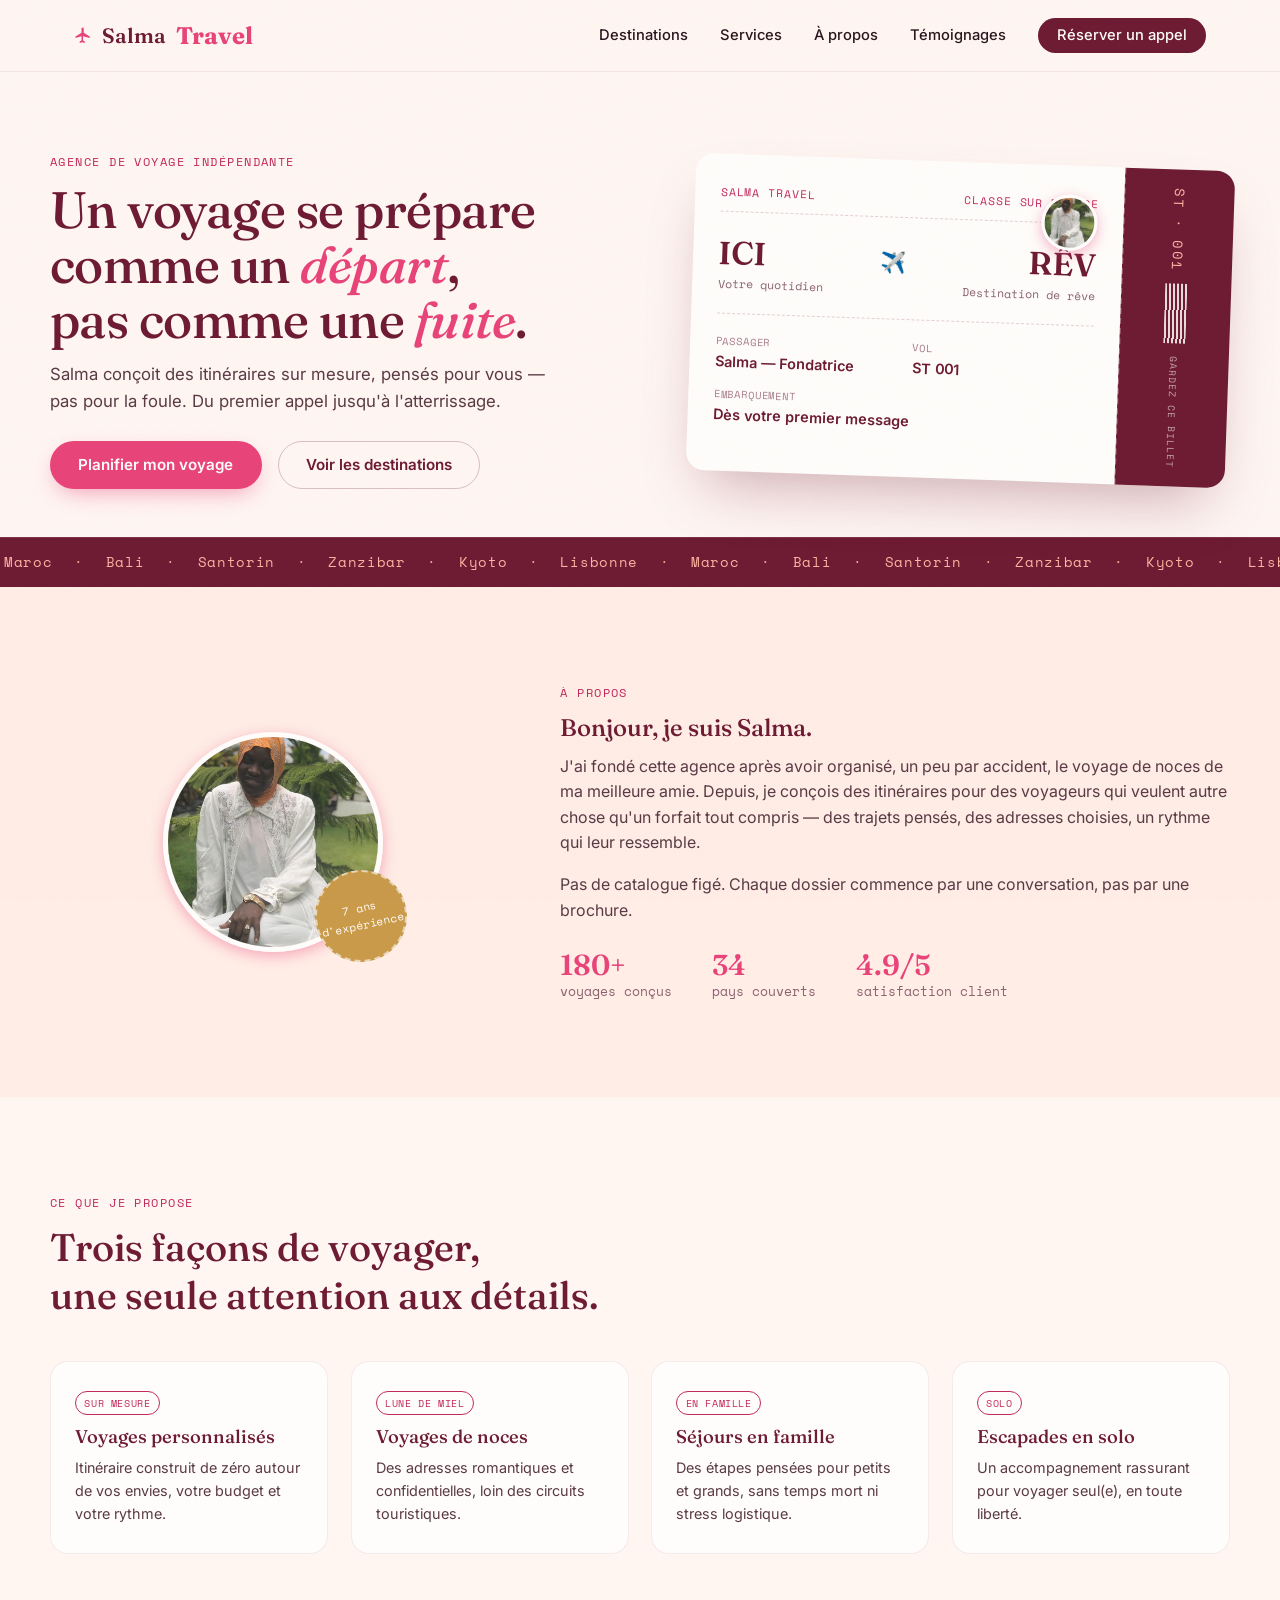
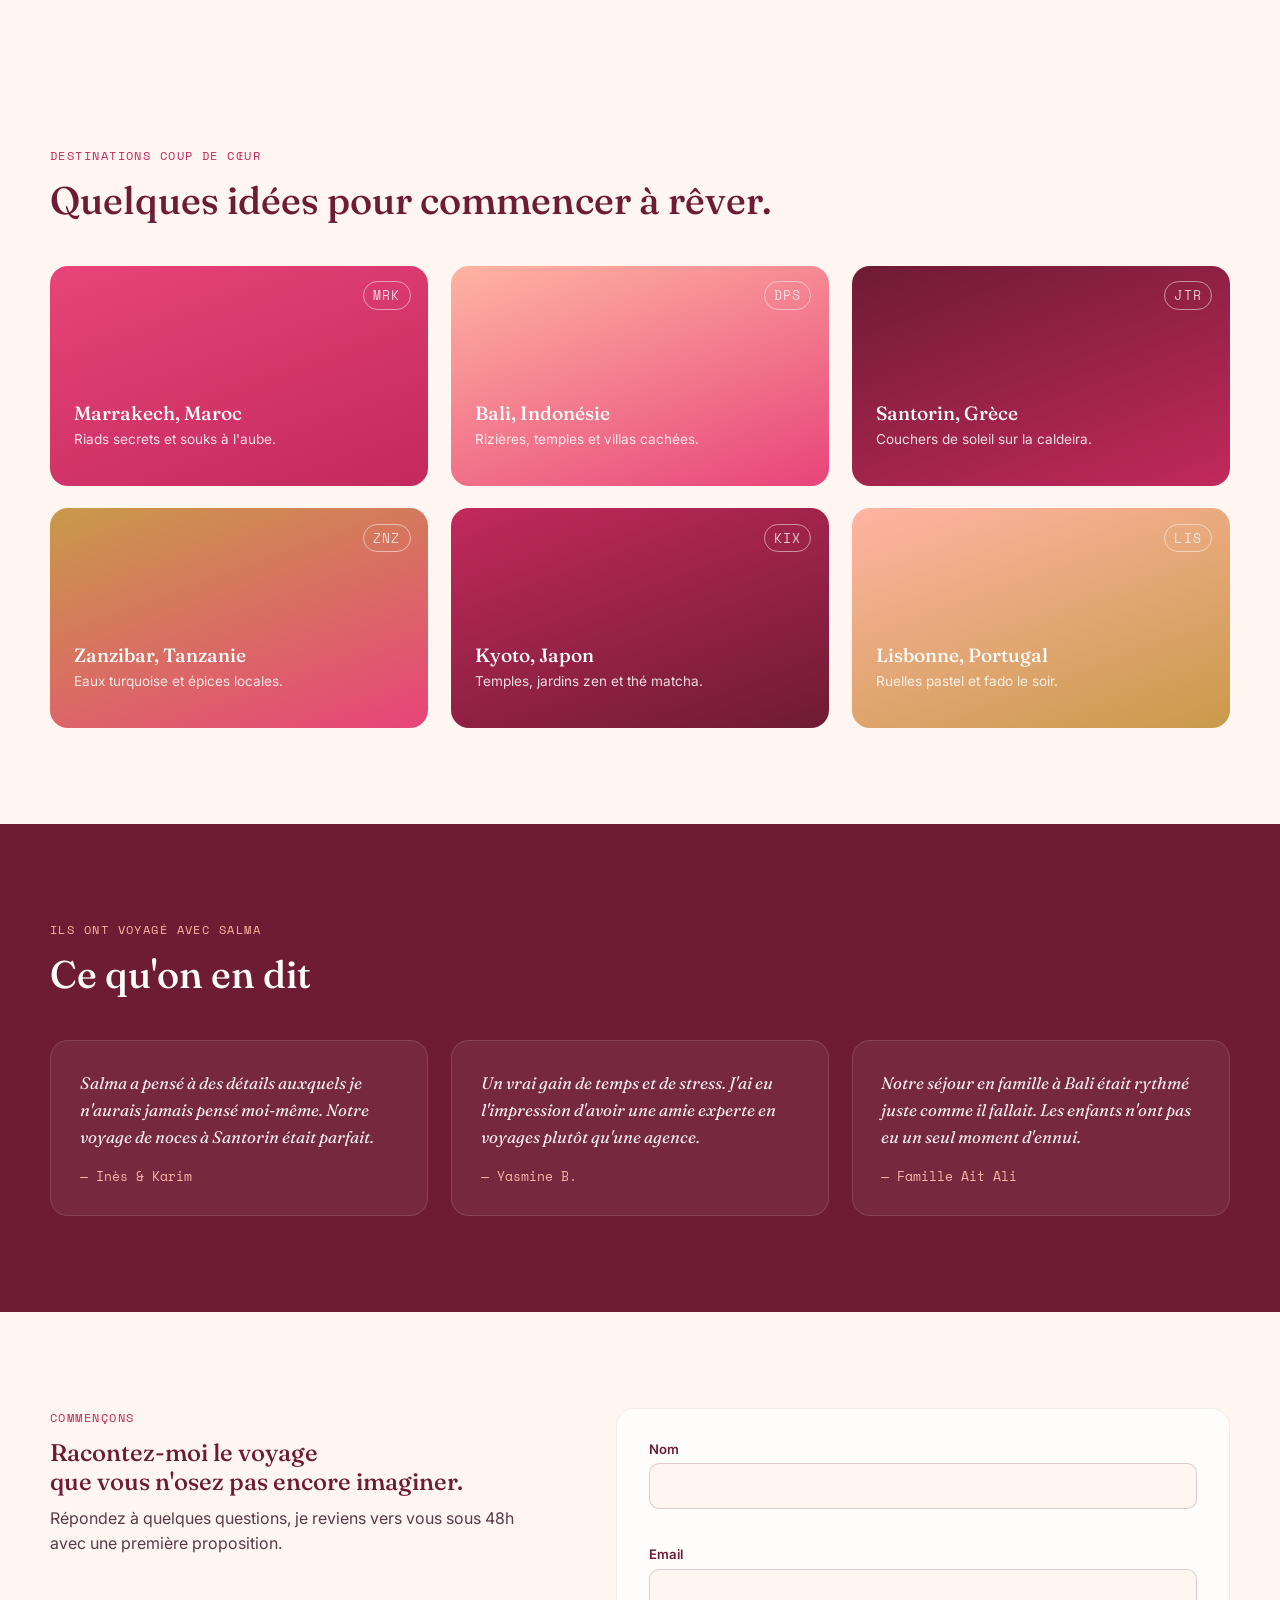
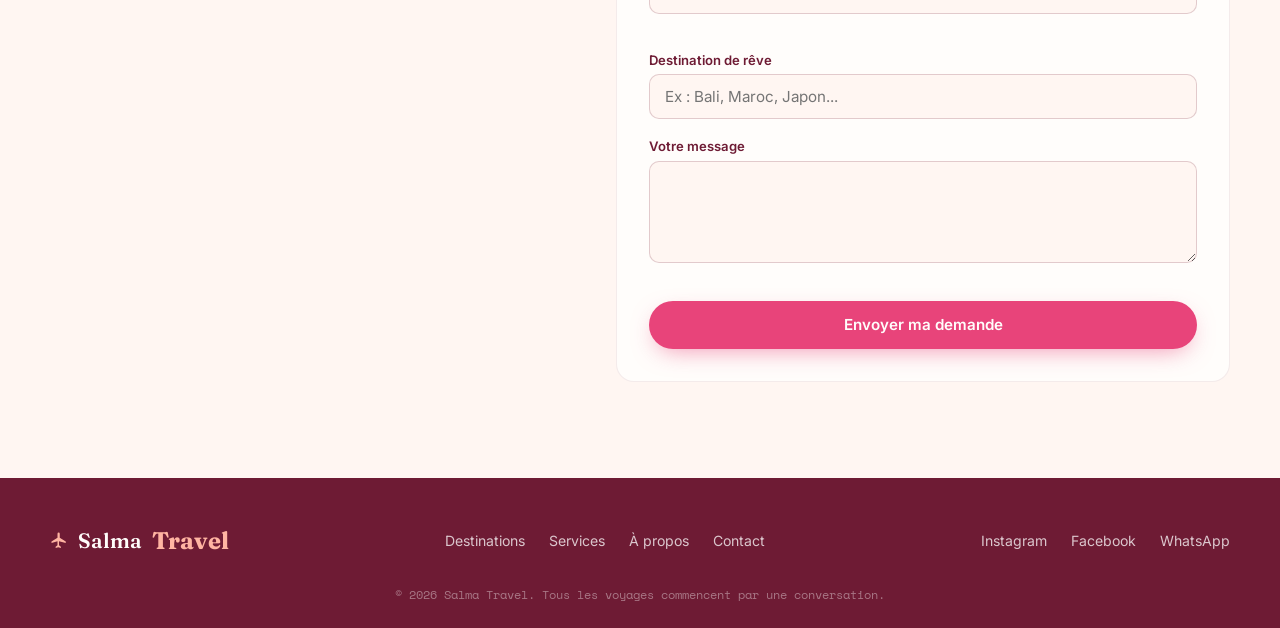
==== index.html @ b86d6218 "Add files via upload" ====
<!DOCTYPE html>
<html lang="fr">
<head>
<meta charset="UTF-8">
<meta name="viewport" content="width=device-width, initial-scale=1.0">
<title>Salma Travel — Votre agence de voyage sur mesure</title>
<link rel="preconnect" href="https://fonts.googleapis.com">
<link rel="preconnect" href="https://fonts.gstatic.com" crossorigin>
<link href="https://fonts.googleapis.com/css2?family=Fraunces:ital,opsz,wght@0,9..144,300;0,9..144,500;0,9..144,600;1,9..144,500&family=Inter:wght@400;500;600&family=Space+Mono:wght@400;700&display=swap" rel="stylesheet">
<link rel="stylesheet" href="style.css">
</head>
<body>

<div class="grain"></div>

<header class="site-header" id="top">
  <div class="header-inner">
    <a href="#top" class="logo">
      <span class="logo-icon" aria-hidden="true">
        <svg width="18" height="18" viewBox="0 0 24 24" fill="currentColor">
          <path d="M21 16v-2l-8-5V3.5a1.5 1.5 0 0 0-3 0V9l-8 5v2l8-2.5V19l-2.5 2v1.5l3.5-1 3.5 1V21l-2.5-2v-5.5z"/>
        </svg>
      </span>
      Salma<span>Travel</span>
    </a>
    <nav class="main-nav" id="main-nav">
      <a href="#destinations">Destinations</a>
      <a href="#services">Services</a>
      <a href="#a-propos">À propos</a>
      <a href="#temoignages">Témoignages</a>
      <a href="#contact" class="nav-cta">Réserver un appel</a>
    </nav>
    <button class="nav-toggle" id="nav-toggle" aria-label="Ouvrir le menu" aria-expanded="false">
      <span></span><span></span><span></span>
    </button>
  </div>
</header>

<main>

  <!-- HERO — boarding pass -->
  <section class="hero" id="hero">
    <div class="hero-inner">
      <div class="hero-copy">
        <p class="eyebrow">Agence de voyage indépendante</p>
        <h1>Un voyage se prépare<br> comme un <em>départ</em>,<br>pas comme une <em>fuite</em>.</h1>
        <p class="hero-sub">Salma conçoit des itinéraires sur mesure, pensés pour vous — pas pour la foule. Du premier appel jusqu'à l'atterrissage.</p>
        <div class="hero-actions">
          <a href="#contact" class="btn btn-primary">Planifier mon voyage</a>
          <a href="#destinations" class="btn btn-ghost">Voir les destinations</a>
        </div>
      </div>

      <div class="boarding-pass" id="boarding-pass">
        <div class="bp-main">
          <div class="bp-row bp-top">
            <span class="bp-brand">SALMA TRAVEL</span>
            <span class="bp-class">CLASSE&nbsp;SUR&nbsp;MESURE</span>
          </div>

          <div class="bp-route">
            <div class="bp-city">
              <span class="bp-code">ICI</span>
              <span class="bp-label">Votre quotidien</span>
            </div>
            <div class="bp-plane" aria-hidden="true">✈️</div>
            <div class="bp-city bp-city-right">
              <span class="bp-code">RÊV</span>
              <span class="bp-label">Destination de rêve</span>
            </div>
          </div>

          <div class="bp-details">
            <div class="bp-field">
              <span class="bp-field-label">Passager</span>
              <span class="bp-field-value">Salma — Fondatrice</span>
            </div>
            <div class="bp-field">
              <span class="bp-field-label">Vol</span>
              <span class="bp-field-value">ST&nbsp;001</span>
            </div>
            <div class="bp-field">
              <span class="bp-field-label">Embarquement</span>
              <span class="bp-field-value">Dès votre premier message</span>
            </div>
          </div>

          <div class="bp-photo">
            <img src="photo.jpg" alt="Salma, fondatrice de Salma Travel" class="avatar-placeholder">
          </div>
        </div>

        <div class="bp-stub">
          <div class="bp-stub-code">ST · 001</div>
          <div class="bp-barcode" aria-hidden="true"></div>
          <div class="bp-stub-text">GARDEZ CE BILLET</div>
        </div>
      </div>
    </div>
  </section>

  <!-- MARQUEE -->
  <div class="marquee" aria-hidden="true">
    <div class="marquee-track">
      <span>Maroc</span><span>·</span><span>Bali</span><span>·</span><span>Santorin</span><span>·</span><span>Zanzibar</span><span>·</span><span>Kyoto</span><span>·</span><span>Lisbonne</span><span>·</span>
      <span>Maroc</span><span>·</span><span>Bali</span><span>·</span><span>Santorin</span><span>·</span><span>Zanzibar</span><span>·</span><span>Kyoto</span><span>·</span><span>Lisbonne</span><span>·</span>
    </div>
  </div>

  <!-- À PROPOS -->
  <section class="about" id="a-propos">
    <div class="about-inner">
      <div class="about-photo">
        <img src="photo.jpg" alt="Salma, fondatrice de Salma Travel" class="avatar-placeholder avatar-large">
        <div class="stamp-badge">
          <span>7 ans</span>
          <span>d'expérience</span>
        </div>
      </div>
      <div class="about-copy">
        <p class="eyebrow">À propos</p>
        <h2>Bonjour, je suis Salma.</h2>
        <p>J'ai fondé cette agence après avoir organisé, un peu par accident, le voyage de noces de ma meilleure amie. Depuis, je conçois des itinéraires pour des voyageurs qui veulent autre chose qu'un forfait tout compris — des trajets pensés, des adresses choisies, un rythme qui leur ressemble.</p>
        <p>Pas de catalogue figé. Chaque dossier commence par une conversation, pas par une brochure.</p>
        <div class="about-stats">
          <div class="stat">
            <span class="stat-num">180+</span>
            <span class="stat-label">voyages conçus</span>
          </div>
          <div class="stat">
            <span class="stat-num">34</span>
            <span class="stat-label">pays couverts</span>
          </div>
          <div class="stat">
            <span class="stat-num">4.9/5</span>
            <span class="stat-label">satisfaction client</span>
          </div>
        </div>
      </div>
    </div>
  </section>

  <!-- SERVICES -->
  <section class="services" id="services">
    <div class="section-head">
      <p class="eyebrow">Ce que je propose</p>
      <h2>Trois façons de voyager,<br>une seule attention aux détails.</h2>
    </div>
    <div class="services-grid">
      <article class="service-card">
        <div class="stamp">SUR&nbsp;MESURE</div>
        <h3>Voyages personnalisés</h3>
        <p>Itinéraire construit de zéro autour de vos envies, votre budget et votre rythme.</p>
      </article>
      <article class="service-card">
        <div class="stamp">LUNE&nbsp;DE&nbsp;MIEL</div>
        <h3>Voyages de noces</h3>
        <p>Des adresses romantiques et confidentielles, loin des circuits touristiques.</p>
      </article>
      <article class="service-card">
        <div class="stamp">EN&nbsp;FAMILLE</div>
        <h3>Séjours en famille</h3>
        <p>Des étapes pensées pour petits et grands, sans temps mort ni stress logistique.</p>
      </article>
      <article class="service-card">
        <div class="stamp">SOLO</div>
        <h3>Escapades en solo</h3>
        <p>Un accompagnement rassurant pour voyager seul(e), en toute liberté.</p>
      </article>
    </div>
  </section>

  <!-- DESTINATIONS -->
  <section class="destinations" id="destinations">
    <div class="section-head">
      <p class="eyebrow">Destinations coup de cœur</p>
      <h2>Quelques idées pour commencer à rêver.</h2>
    </div>
    <div class="destinations-grid">
      <article class="dest-card dest-1">
        <span class="dest-code">MRK</span>
        <h3>Marrakech, Maroc</h3>
        <p>Riads secrets et souks à l'aube.</p>
      </article>
      <article class="dest-card dest-2">
        <span class="dest-code">DPS</span>
        <h3>Bali, Indonésie</h3>
        <p>Rizières, temples et villas cachées.</p>
      </article>
      <article class="dest-card dest-3">
        <span class="dest-code">JTR</span>
        <h3>Santorin, Grèce</h3>
        <p>Couchers de soleil sur la caldeira.</p>
      </article>
      <article class="dest-card dest-4">
        <span class="dest-code">ZNZ</span>
        <h3>Zanzibar, Tanzanie</h3>
        <p>Eaux turquoise et épices locales.</p>
      </article>
      <article class="dest-card dest-5">
        <span class="dest-code">KIX</span>
        <h3>Kyoto, Japon</h3>
        <p>Temples, jardins zen et thé matcha.</p>
      </article>
      <article class="dest-card dest-6">
        <span class="dest-code">LIS</span>
        <h3>Lisbonne, Portugal</h3>
        <p>Ruelles pastel et fado le soir.</p>
      </article>
    </div>
  </section>

  <!-- TÉMOIGNAGES -->
  <section class="testimonials" id="temoignages">
    <div class="section-head">
      <p class="eyebrow">Ils ont voyagé avec Salma</p>
      <h2>Ce qu'on en dit</h2>
    </div>
    <div class="testimonial-track" id="testimonial-track">
      <blockquote class="testimonial-card">
        <p>Salma a pensé à des détails auxquels je n'aurais jamais pensé moi-même. Notre voyage de noces à Santorin était parfait.</p>
        <footer>— Inès &amp; Karim</footer>
      </blockquote>
      <blockquote class="testimonial-card">
        <p>Un vrai gain de temps et de stress. J'ai eu l'impression d'avoir une amie experte en voyages plutôt qu'une agence.</p>
        <footer>— Yasmine B.</footer>
      </blockquote>
      <blockquote class="testimonial-card">
        <p>Notre séjour en famille à Bali était rythmé juste comme il fallait. Les enfants n'ont pas eu un seul moment d'ennui.</p>
        <footer>— Famille Ait Ali</footer>
      </blockquote>
    </div>
  </section>

  <!-- CONTACT -->
  <section class="contact" id="contact">
    <div class="contact-inner">
      <div class="contact-copy">
        <p class="eyebrow">Commençons</p>
        <h2>Racontez-moi le voyage<br>que vous n'osez pas encore imaginer.</h2>
        <p>Répondez à quelques questions, je reviens vers vous sous 48h avec une première proposition.</p>
      </div>
      <form class="contact-form" id="contact-form" novalidate>
        <div class="form-row">
          <label for="name">Nom</label>
          <input type="text" id="name" name="name" required>
          <span class="form-error" id="error-name"></span>
        </div>
        <div class="form-row">
          <label for="email">Email</label>
          <input type="email" id="email" name="email" required>
          <span class="form-error" id="error-email"></span>
        </div>
        <div class="form-row">
          <label for="destination">Destination de rêve</label>
          <input type="text" id="destination" name="destination" placeholder="Ex : Bali, Maroc, Japon...">
        </div>
        <div class="form-row">
          <label for="message">Votre message</label>
          <textarea id="message" name="message" rows="4" required></textarea>
          <span class="form-error" id="error-message"></span>
        </div>
        <button type="submit" class="btn btn-primary btn-block">Envoyer ma demande</button>
        <p class="form-success" id="form-success" hidden>Merci ! Votre message a bien été envoyé. Salma vous répond sous 48h. ✈️</p>
      </form>
    </div>
  </section>

</main>

<footer class="site-footer">
  <div class="footer-inner">
    <a href="#top" class="logo">
      <span class="logo-icon" aria-hidden="true">
        <svg width="18" height="18" viewBox="0 0 24 24" fill="currentColor">
          <path d="M21 16v-2l-8-5V3.5a1.5 1.5 0 0 0-3 0V9l-8 5v2l8-2.5V19l-2.5 2v1.5l3.5-1 3.5 1V21l-2.5-2v-5.5z"/>
        </svg>
      </span>
      Salma<span>Travel</span>
    </a>
    <div class="footer-links">
      <a href="#destinations">Destinations</a>
      <a href="#services">Services</a>
      <a href="#a-propos">À propos</a>
      <a href="#contact">Contact</a>
    </div>
    <div class="footer-social">
      <a href="#" aria-label="Instagram">Instagram</a>
      <a href="#" aria-label="Facebook">Facebook</a>
      <a href="#" aria-label="WhatsApp">WhatsApp</a>
    </div>
  </div>
  <p class="footer-copy">© 2026 Salma Travel. Tous les voyages commencent par une conversation.</p>
</footer>

<script src="script.js"></script>
</body>
</html>
---- style.css ----
/* ============================================
   SALMA TRAVEL — design tokens
   Palette : blush #FFF6F2, rose vif #E8447A,
   bordeaux #6E1B34, pêche #FFB4A2, or #C99A4A
   Display : Fraunces | Corps : Inter | Utilitaire : Space Mono
============================================ */

:root {
  --blush: #FFF6F2;
  --blush-2: #FFEDE6;
  --rose: #E8447A;
  --rose-dark: #C2295C;
  --wine: #6E1B34;
  --ink: #2B1620;
  --peach: #FFB4A2;
  --gold: #C99A4A;
  --paper: #FFFDFB;

  --font-display: "Fraunces", serif;
  --font-body: "Inter", sans-serif;
  --font-mono: "Space Mono", monospace;

  --radius: 18px;
  --container: 1180px;
}

* { box-sizing: border-box; }
html { scroll-behavior: smooth; }

body {
  margin: 0;
  font-family: var(--font-body);
  background: var(--blush);
  color: var(--ink);
  -webkit-font-smoothing: antialiased;
  overflow-x: hidden;
}

@media (prefers-reduced-motion: reduce) {
  html { scroll-behavior: auto; }
  * { animation-duration: 0.01ms !important; animation-iteration-count: 1 !important; transition-duration: 0.01ms !important; }
}

a { color: inherit; text-decoration: none; }
h1, h2, h3 { font-family: var(--font-display); margin: 0; color: var(--wine); font-weight: 500; }
p { line-height: 1.6; margin: 0 0 1em; color: #5a3a45; }

.eyebrow {
  font-family: var(--font-mono);
  text-transform: uppercase;
  letter-spacing: 0.12em;
  font-size: 0.75rem;
  color: var(--rose-dark);
  margin: 0 0 0.9em;
}

img { max-width: 100%; display: block; }

/* subtle grain overlay for warmth */
.grain {
  position: fixed; inset: 0; pointer-events: none; z-index: 999;
  opacity: 0.035; mix-blend-mode: multiply;
  background-image: url("data:image/svg+xml,%3Csvg xmlns='http://www.w3.org/2000/svg' width='120' height='120'%3E%3Cfilter id='n'%3E%3CfeTurbulence type='fractalNoise' baseFrequency='0.9' numOctaves='2' stitchTiles='stitch'/%3E%3C/filter%3E%3Crect width='100%25' height='100%25' filter='url(%23n)'/%3E%3C/svg%3E");
}

/* ============ BUTTONS ============ */
.btn {
  display: inline-flex; align-items: center; justify-content: center;
  padding: 0.9em 1.8em;
  border-radius: 999px;
  font-family: var(--font-body);
  font-weight: 600;
  font-size: 0.95rem;
  border: 1px solid transparent;
  cursor: pointer;
  transition: transform 0.25s ease, box-shadow 0.25s ease, background 0.25s ease;
}
.btn-primary {
  background: var(--rose);
  color: var(--paper);
  box-shadow: 0 8px 24px -8px rgba(232, 68, 122, 0.6);
}
.btn-primary:hover { background: var(--rose-dark); transform: translateY(-2px); }
.btn-ghost {
  background: transparent;
  border-color: rgba(110, 27, 52, 0.25);
  color: var(--wine);
}
.btn-ghost:hover { border-color: var(--wine); transform: translateY(-2px); }
.btn-block { width: 100%; }

/* ============ HEADER ============ */
.site-header {
  position: sticky; top: 0; z-index: 100;
  background: rgba(255, 246, 242, 0.85);
  backdrop-filter: blur(10px);
  border-bottom: 1px solid rgba(110, 27, 52, 0.08);
}
.header-inner {
  max-width: var(--container);
  margin: 0 auto;
  padding: 1.1em 1.5em;
  display: flex; align-items: center; justify-content: space-between;
}
.logo {
  font-family: var(--font-display);
  font-size: 1.3rem;
  color: var(--wine);
  font-weight: 600;
}
.logo span { color: var(--rose); }
.main-nav { display: flex; align-items: center; gap: 2em; }
.main-nav a {
  font-size: 0.92rem; font-weight: 500; color: var(--ink);
  position: relative;
}
.main-nav a:not(.nav-cta)::after {
  content: ""; position: absolute; left: 0; bottom: -4px;
  width: 0; height: 1px; background: var(--rose);
  transition: width 0.25s ease;
}
.main-nav a:not(.nav-cta):hover::after { width: 100%; }
.nav-cta {
  background: var(--wine); color: var(--paper) !important;
  padding: 0.6em 1.3em; border-radius: 999px; font-weight: 600;
}
.nav-toggle {
  display: none; flex-direction: column; gap: 5px;
  background: none; border: none; cursor: pointer; padding: 4px;
}
.nav-toggle span { width: 22px; height: 2px; background: var(--wine); }

/* ============ HERO ============ */
.hero { padding: 5em 1.5em 3em; }
.hero-inner {
  max-width: var(--container);
  margin: 0 auto;
  display: grid;
  grid-template-columns: 1.1fr 1fr;
  gap: 3em;
  align-items: center;
}
.hero h1 {
  font-size: clamp(2.3rem, 4vw, 3.4rem);
  line-height: 1.08;
  letter-spacing: -0.01em;
}
.hero h1 em { color: var(--rose); font-style: italic; }
.hero-sub { max-width: 30em; font-size: 1.05rem; margin-top: 0.8em; }
.hero-actions { display: flex; gap: 1em; margin-top: 1.6em; flex-wrap: wrap; }

/* Boarding pass — signature element */
.boarding-pass {
  background: var(--paper);
  border-radius: var(--radius);
  box-shadow: 0 30px 60px -20px rgba(110, 27, 52, 0.35);
  display: flex;
  transform: rotate(2deg);
  transition: transform 0.4s ease;
  position: relative;
}
.boarding-pass:hover { transform: rotate(0deg) translateY(-4px); }
.bp-main {
  flex: 1;
  padding: 1.8em 1.6em;
  position: relative;
}
.bp-row.bp-top {
  display: flex; justify-content: space-between; align-items: center;
  font-family: var(--font-mono); font-size: 0.7rem;
  letter-spacing: 0.08em; color: var(--rose-dark);
  padding-bottom: 1em; border-bottom: 1px dashed rgba(110,27,52,0.2);
}
.bp-route {
  display: flex; align-items: center; justify-content: space-between;
  padding: 1.3em 0;
}
.bp-city { display: flex; flex-direction: column; gap: 0.2em; }
.bp-city-right { text-align: right; align-items: flex-end; }
.bp-code {
  font-family: var(--font-display); font-size: 2rem; font-weight: 600;
  color: var(--wine);
}
.bp-label { font-size: 0.72rem; color: #8a6270; font-family: var(--font-mono); }
.bp-plane { color: var(--rose); font-size: 1.3rem; transform: translateY(-6px); }
.bp-details {
  display: grid; grid-template-columns: 1fr 1fr; gap: 1em;
  padding: 1.2em 0; border-top: 1px dashed rgba(110,27,52,0.2);
}
.bp-field { display: flex; flex-direction: column; gap: 0.25em; }
.bp-field:last-child { grid-column: 1 / -1; }
.bp-field-label {
  font-family: var(--font-mono); font-size: 0.65rem; text-transform: uppercase;
  color: #a97e8c; letter-spacing: 0.08em;
}
.bp-field-value { font-size: 0.9rem; font-weight: 600; color: var(--wine); }
.bp-photo { position: absolute; top: 1.8em; right: 1.6em; }

.avatar-placeholder {
  width: 56px; height: 56px; border-radius: 50%;
  object-fit: cover; object-position: center 15%;
  border: 3px solid var(--paper);
  box-shadow: 0 4px 14px rgba(232,68,122,0.4);
}
.avatar-large { width: 220px; height: 220px; border-width: 5px; object-position: center 12%; }

.bp-stub {
  width: 110px;
  background: var(--wine);
  border-radius: 0 var(--radius) var(--radius) 0;
  display: flex; flex-direction: column; align-items: center; justify-content: center;
  gap: 0.8em; padding: 1em 0.6em;
  position: relative;
}
.bp-stub::before {
  content: ""; position: absolute; left: -1px; top: 0; bottom: 0;
  border-left: 2px dashed rgba(255,255,255,0.35);
}
.bp-stub-code {
  font-family: var(--font-mono); color: var(--peach); font-size: 0.85rem;
  writing-mode: vertical-rl; letter-spacing: 0.1em;
}
.bp-barcode {
  width: 22px; height: 60px;
  background: repeating-linear-gradient(90deg, var(--paper) 0 2px, transparent 2px 4px);
  opacity: 0.85;
}
.bp-stub-text {
  writing-mode: vertical-rl; font-family: var(--font-mono); font-size: 0.6rem;
  color: rgba(255,255,255,0.6); letter-spacing: 0.1em;
}

/* ============ MARQUEE ============ */
.marquee {
  background: var(--wine); overflow: hidden; padding: 0.9em 0;
  border-top: 1px solid rgba(255,255,255,0.1);
}
.marquee-track {
  display: flex; gap: 1em; white-space: nowrap;
  font-family: var(--font-mono); font-size: 0.85rem;
  color: var(--peach); letter-spacing: 0.05em;
  animation: scroll-left 28s linear infinite;
  width: max-content;
}
.marquee-track span { padding: 0 0.3em; }
@keyframes scroll-left {
  from { transform: translateX(0); }
  to { transform: translateX(-50%); }
}

/* ============ SECTIONS shared ============ */
section { padding: 6em 1.5em; }
.section-head { max-width: var(--container); margin: 0 auto 2.6em; }
.section-head h2 {
  font-size: clamp(1.7rem, 3vw, 2.4rem); max-width: 20em;
}

/* ============ ABOUT ============ */
.about { background: var(--blush-2); }
.about-inner {
  max-width: var(--container); margin: 0 auto;
  display: grid; grid-template-columns: 0.8fr 1.2fr; gap: 4em; align-items: center;
}
.about-photo { position: relative; display: flex; justify-content: center; }
.stamp-badge {
  position: absolute; bottom: -10px; right: 20%;
  background: var(--gold); color: var(--paper);
  border-radius: 50%; width: 92px; height: 92px;
  display: flex; flex-direction: column; align-items: center; justify-content: center;
  font-family: var(--font-mono); font-size: 0.7rem; text-align: center;
  transform: rotate(-12deg);
  border: 2px dashed rgba(255,255,255,0.6);
}
.about-copy h2 { margin-bottom: 0.5em; }
.about-stats { display: flex; gap: 2.5em; margin-top: 1.5em; }
.stat { display: flex; flex-direction: column; }
.stat-num { font-family: var(--font-display); font-size: 1.8rem; color: var(--rose); font-weight: 600; }
.stat-label { font-size: 0.8rem; color: #8a6270; font-family: var(--font-mono); }

/* ============ SERVICES ============ */
.services-grid {
  max-width: var(--container); margin: 0 auto;
  display: grid; grid-template-columns: repeat(4, 1fr); gap: 1.4em;
}
.service-card {
  background: var(--paper); border-radius: var(--radius);
  padding: 1.8em 1.5em; border: 1px solid rgba(110,27,52,0.08);
  transition: transform 0.3s ease, box-shadow 0.3s ease;
}
.service-card:hover { transform: translateY(-6px); box-shadow: 0 20px 40px -16px rgba(110,27,52,0.25); }
.stamp {
  display: inline-block; font-family: var(--font-mono); font-size: 0.65rem;
  color: var(--rose-dark); border: 1px solid var(--rose-dark);
  border-radius: 999px; padding: 0.3em 0.8em; margin-bottom: 1em;
  letter-spacing: 0.06em;
}
.service-card h3 { font-size: 1.15rem; margin-bottom: 0.4em; }
.service-card p { font-size: 0.9rem; margin: 0; }

/* ============ DESTINATIONS ============ */
.destinations-grid {
  max-width: var(--container); margin: 0 auto;
  display: grid; grid-template-columns: repeat(3, 1fr); gap: 1.4em;
}
.dest-card {
  border-radius: var(--radius); padding: 2.2em 1.5em;
  position: relative; overflow: hidden; min-height: 220px;
  display: flex; flex-direction: column; justify-content: flex-end;
  transition: transform 0.3s ease;
}
.dest-card:hover { transform: translateY(-6px); }
.dest-card h3 { color: var(--paper); font-size: 1.2rem; }
.dest-card p { color: rgba(255,255,255,0.85); font-size: 0.85rem; margin: 0.3em 0 0; }
.dest-code {
  position: absolute; top: 1.2em; right: 1.4em;
  font-family: var(--font-mono); color: rgba(255,255,255,0.75);
  font-size: 0.8rem; letter-spacing: 0.1em;
  border: 1px solid rgba(255,255,255,0.5); border-radius: 999px;
  padding: 0.3em 0.7em;
}
.dest-1 { background: linear-gradient(160deg, #E8447A, #C2295C); }
.dest-2 { background: linear-gradient(160deg, #FFB4A2, #E8447A); }
.dest-3 { background: linear-gradient(160deg, #6E1B34, #C2295C); }
.dest-4 { background: linear-gradient(160deg, #C99A4A, #E8447A); }
.dest-5 { background: linear-gradient(160deg, #C2295C, #6E1B34); }
.dest-6 { background: linear-gradient(160deg, #FFB4A2, #C99A4A); }

/* ============ TESTIMONIALS ============ */
.testimonials { background: var(--wine); }
.testimonials .eyebrow { color: var(--peach); }
.testimonials .section-head h2 { color: var(--paper); }
.testimonial-track {
  max-width: var(--container); margin: 0 auto;
  display: grid; grid-template-columns: repeat(3, 1fr); gap: 1.4em;
}
.testimonial-card {
  background: rgba(255,255,255,0.06); border: 1px solid rgba(255,255,255,0.12);
  border-radius: var(--radius); padding: 1.8em; margin: 0;
}
.testimonial-card p {
  color: rgba(255,255,255,0.9); font-family: var(--font-display);
  font-style: italic; font-size: 1.05rem; margin-bottom: 1em;
}
.testimonial-card footer { color: var(--peach); font-family: var(--font-mono); font-size: 0.8rem; }

/* ============ CONTACT ============ */
.contact-inner {
  max-width: var(--container); margin: 0 auto;
  display: grid; grid-template-columns: 0.9fr 1.1fr; gap: 4em;
}
.contact-copy h2 { margin-bottom: 0.4em; }
.contact-form {
  background: var(--paper); border-radius: var(--radius);
  padding: 2em; border: 1px solid rgba(110,27,52,0.08);
  display: flex; flex-direction: column; gap: 1.2em;
}
.form-row { display: flex; flex-direction: column; gap: 0.4em; }
.form-row label { font-size: 0.82rem; font-weight: 600; color: var(--wine); }
.form-row input, .form-row textarea {
  font-family: var(--font-body); font-size: 0.95rem;
  padding: 0.8em 1em; border-radius: 10px;
  border: 1px solid rgba(110,27,52,0.2); background: var(--blush);
  color: var(--ink); resize: vertical;
}
.form-row input:focus, .form-row textarea:focus {
  outline: 2px solid var(--rose); outline-offset: 1px; border-color: transparent;
}
.form-error { font-size: 0.75rem; color: var(--rose-dark); min-height: 1em; }
.form-success {
  text-align: center; color: var(--wine); font-weight: 600;
  background: var(--blush-2); padding: 0.9em; border-radius: 10px;
}

/* ============ FOOTER ============ */
.site-footer { background: var(--wine); padding: 3em 1.5em 1.5em; }
.footer-inner {
  max-width: var(--container); margin: 0 auto;
  display: flex; justify-content: space-between; align-items: center; flex-wrap: wrap; gap: 1.5em;
}
.site-footer .logo { color: var(--paper); }
.site-footer .logo span { color: var(--peach); }
.footer-links, .footer-social { display: flex; gap: 1.5em; }
.footer-links a, .footer-social a { color: rgba(255,255,255,0.75); font-size: 0.88rem; }
.footer-links a:hover, .footer-social a:hover { color: var(--peach); }
.footer-copy {
  text-align: center; margin: 2.5em 0 0; font-family: var(--font-mono);
  font-size: 0.75rem; color: rgba(255,255,255,0.4);
}

/* ============ scroll reveal ============ */
.reveal { opacity: 0; transform: translateY(24px); transition: opacity 0.7s ease, transform 0.7s ease; }
.reveal.is-visible { opacity: 1; transform: translateY(0); }

/* ============ RESPONSIVE ============ */
@media (max-width: 960px) {
  .hero-inner, .about-inner, .contact-inner { grid-template-columns: 1fr; }
  .services-grid { grid-template-columns: repeat(2, 1fr); }
  .destinations-grid { grid-template-columns: repeat(2, 1fr); }
  .testimonial-track { grid-template-columns: 1fr; }
  .main-nav { display: none; }
  .nav-toggle { display: flex; }
  .main-nav.open {
    display: flex; flex-direction: column; position: absolute;
    top: 100%; left: 0; right: 0; background: var(--paper);
    padding: 1.5em; gap: 1.2em; border-bottom: 1px solid rgba(110,27,52,0.1);
  }
}
@media (max-width: 640px) {
  .services-grid, .destinations-grid { grid-template-columns: 1fr; }
  .boarding-pass { transform: rotate(0deg); }
  .about-stats { flex-wrap: wrap; gap: 1.5em; }
}
.logo {
    display: flex;
    align-items: center;
    gap: 10px;
    text-decoration: none;
}

.logo img {
    width: 50px;
    height: 50px;
}

.logo span {
    font-size: 24px;
    font-weight: bold;
}
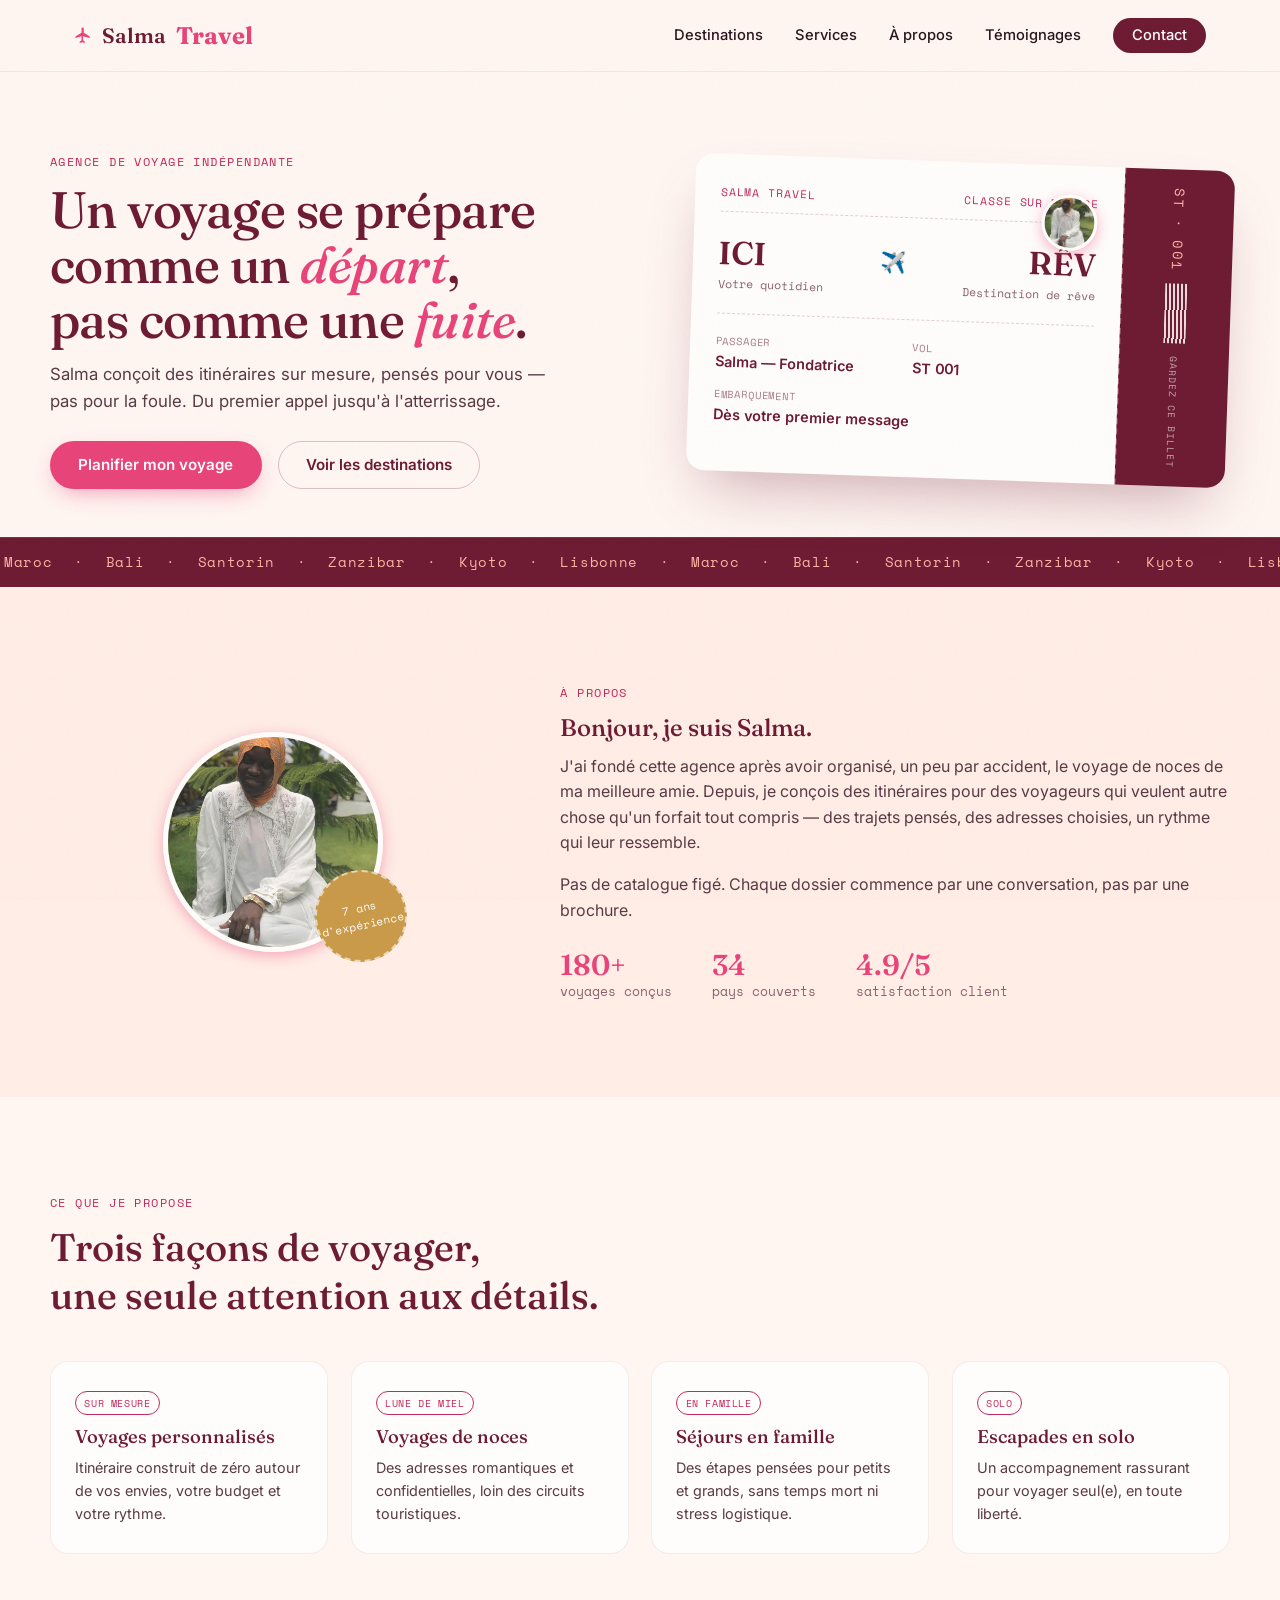
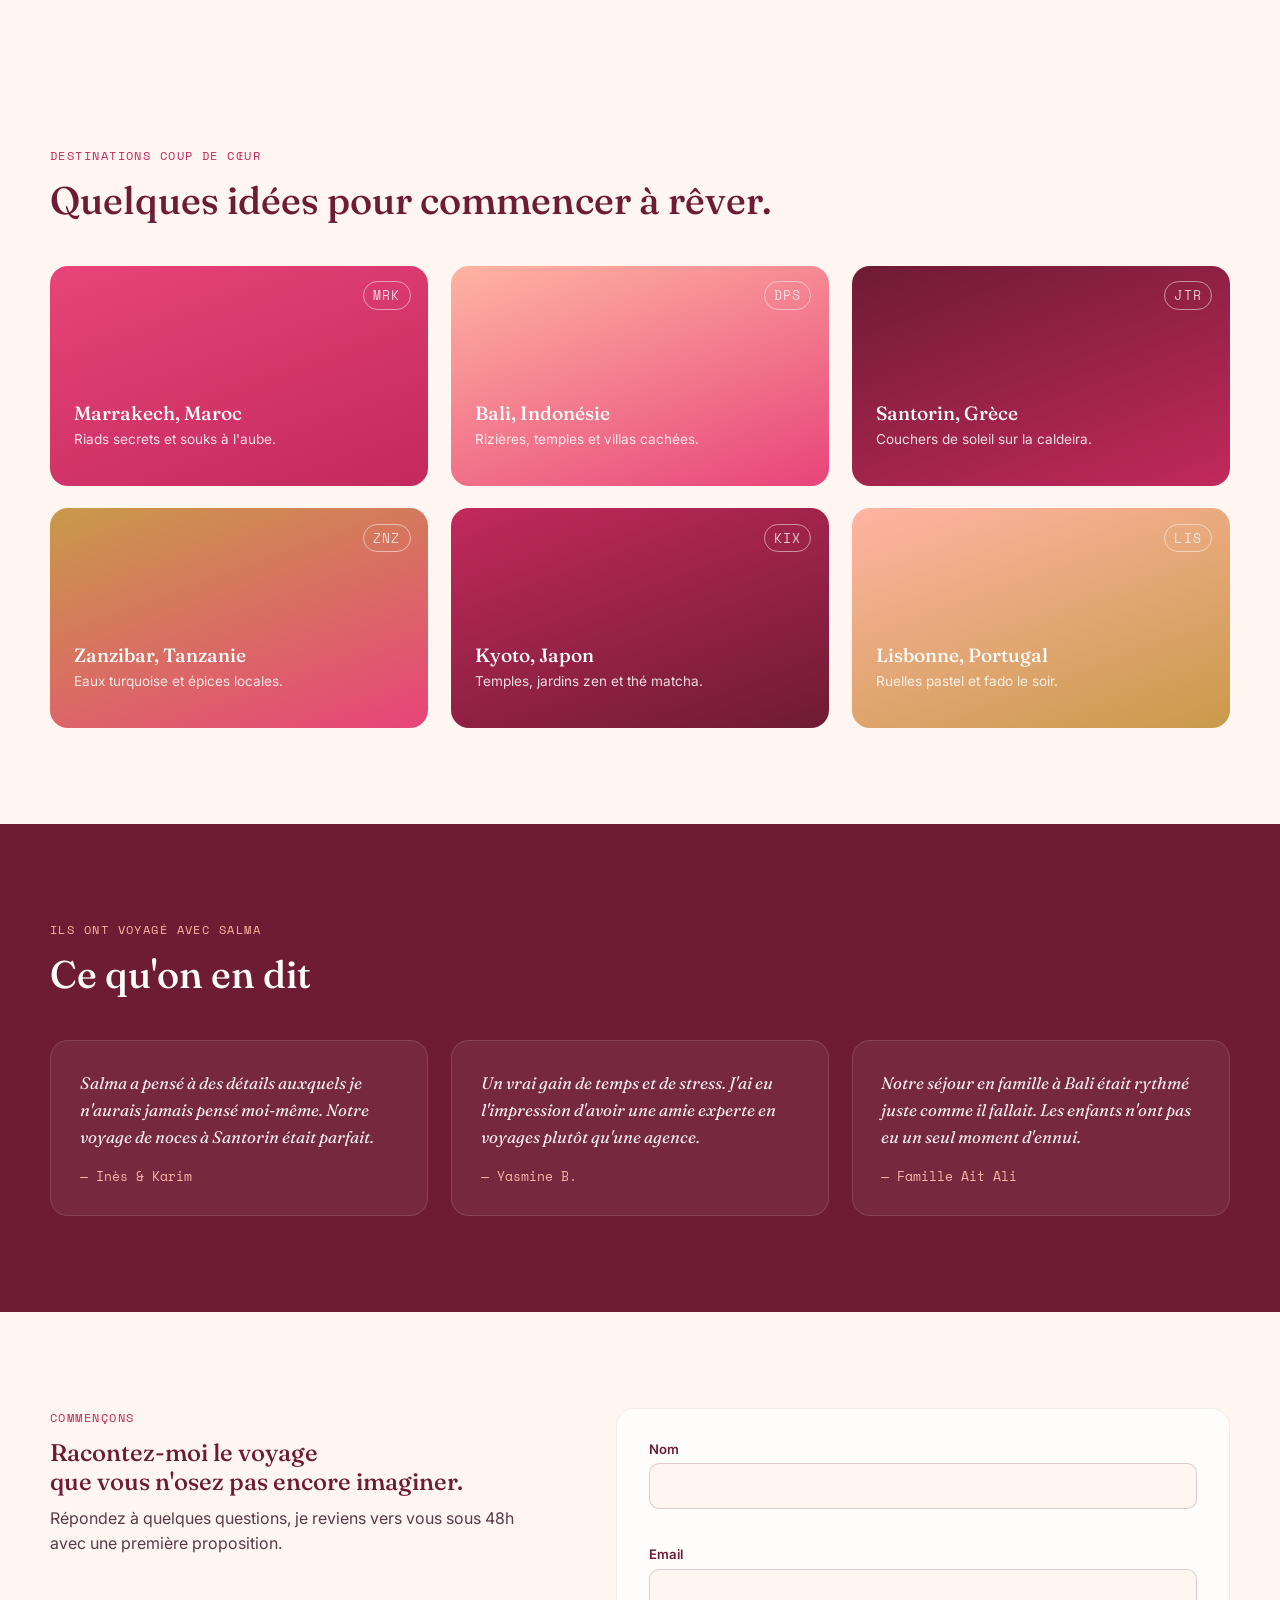
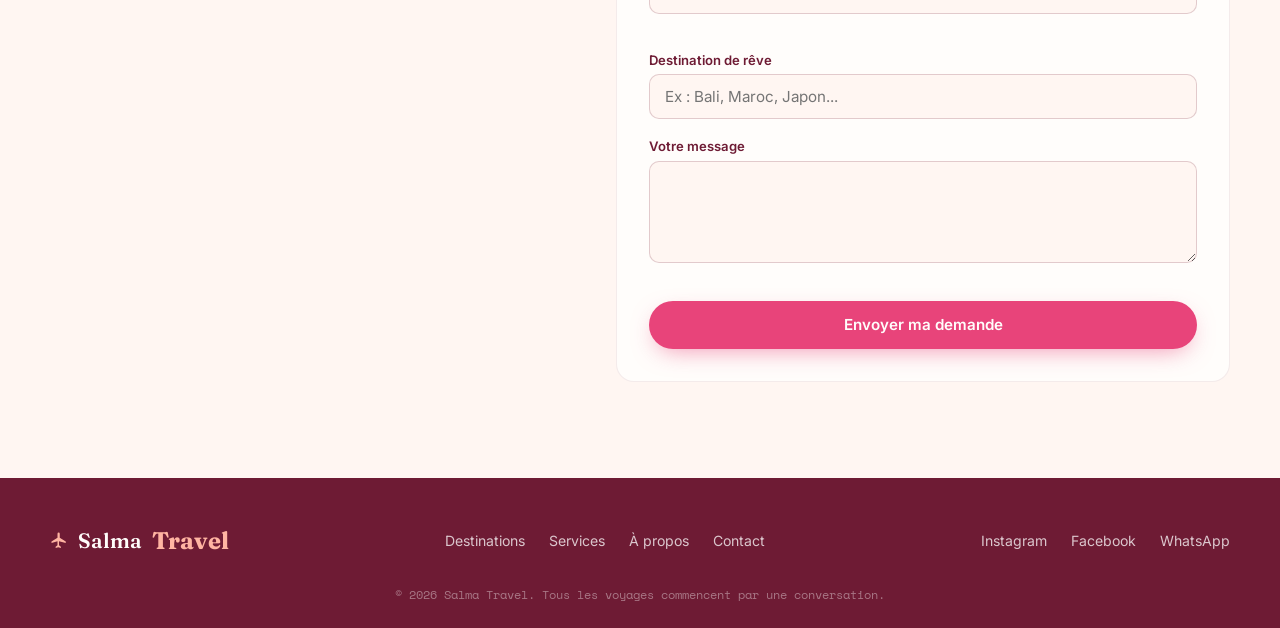
==== commit 94b0286b: "Add files via upload" ====
--- a/index.html
+++ b/index.html
@@ -28,7 +28,7 @@
       <a href="#services">Services</a>
       <a href="#a-propos">À propos</a>
       <a href="#temoignages">Témoignages</a>
-      <a href="#contact" class="nav-cta">Réserver un appel</a>
+      <a href="contact.html"class="nav-cta">Contact</a>
     </nav>
     <button class="nav-toggle" id="nav-toggle" aria-label="Ouvrir le menu" aria-expanded="false">
       <span></span><span></span><span></span>
